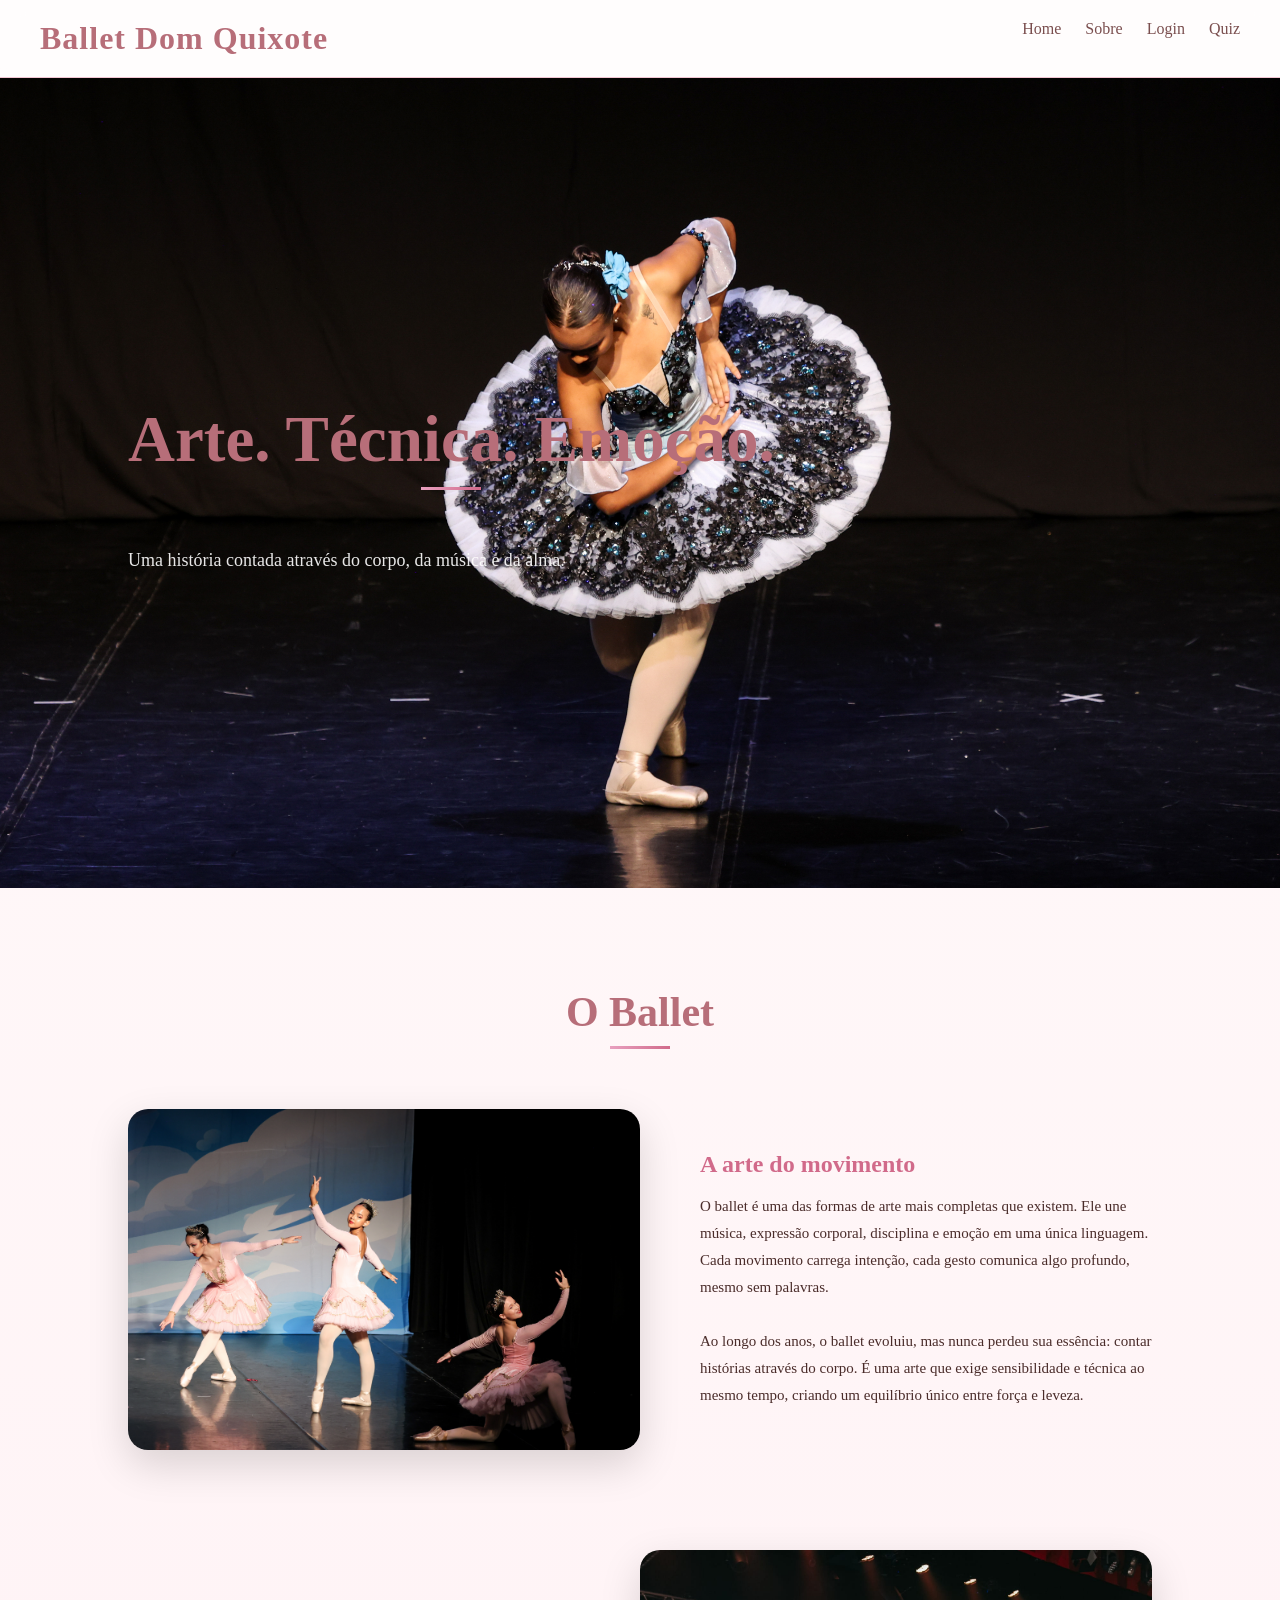
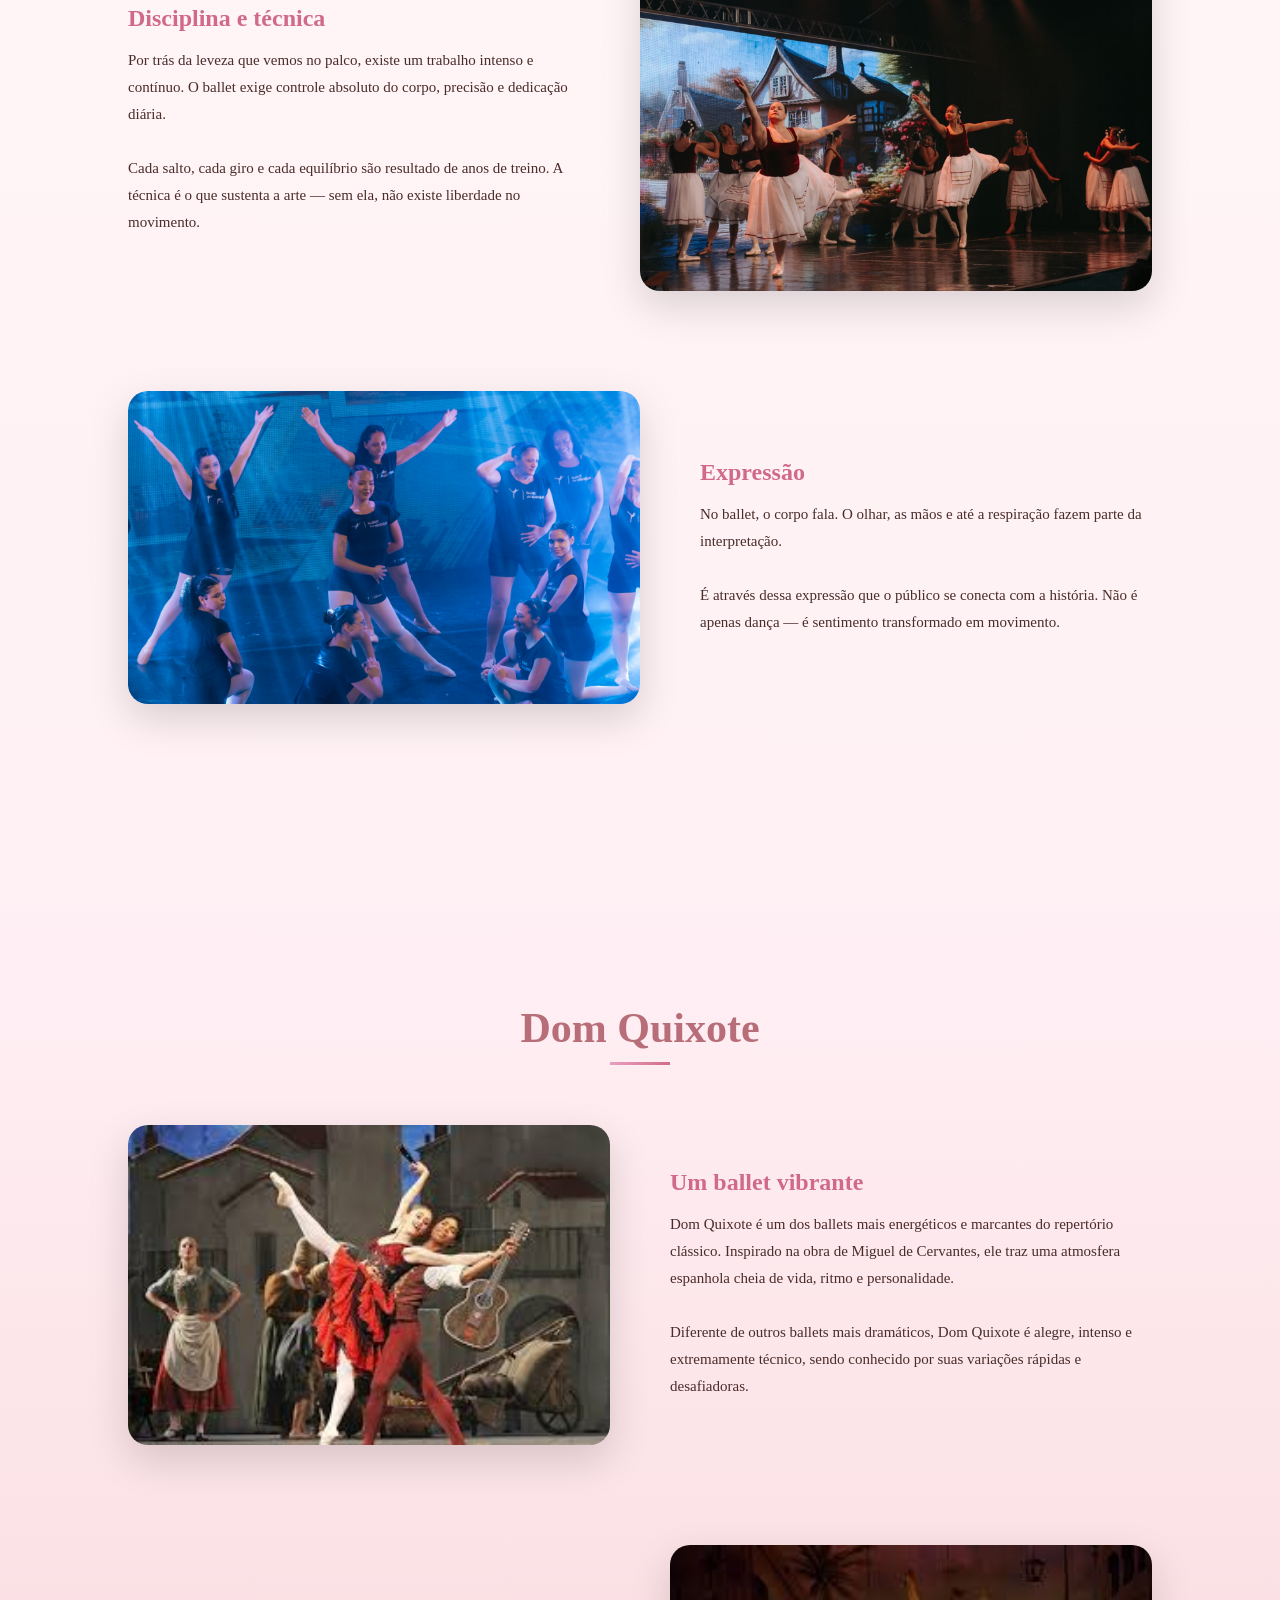
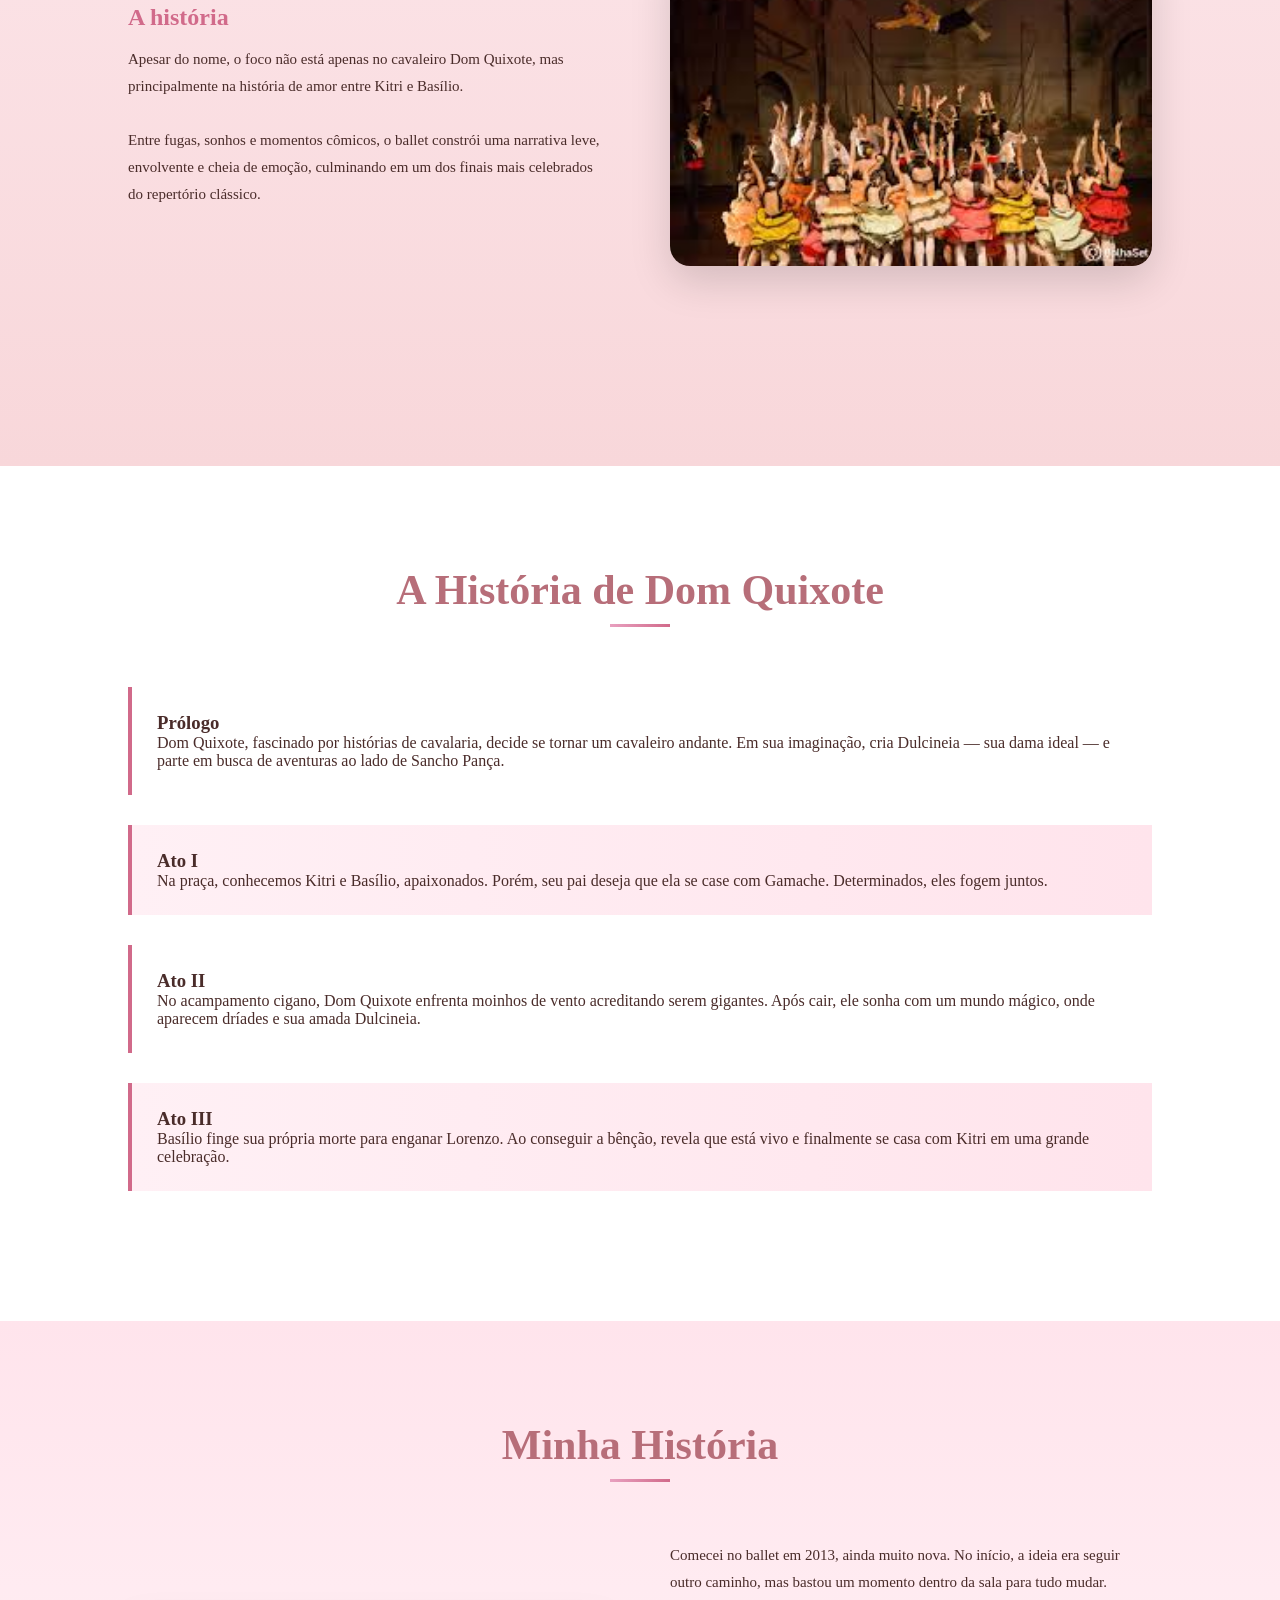
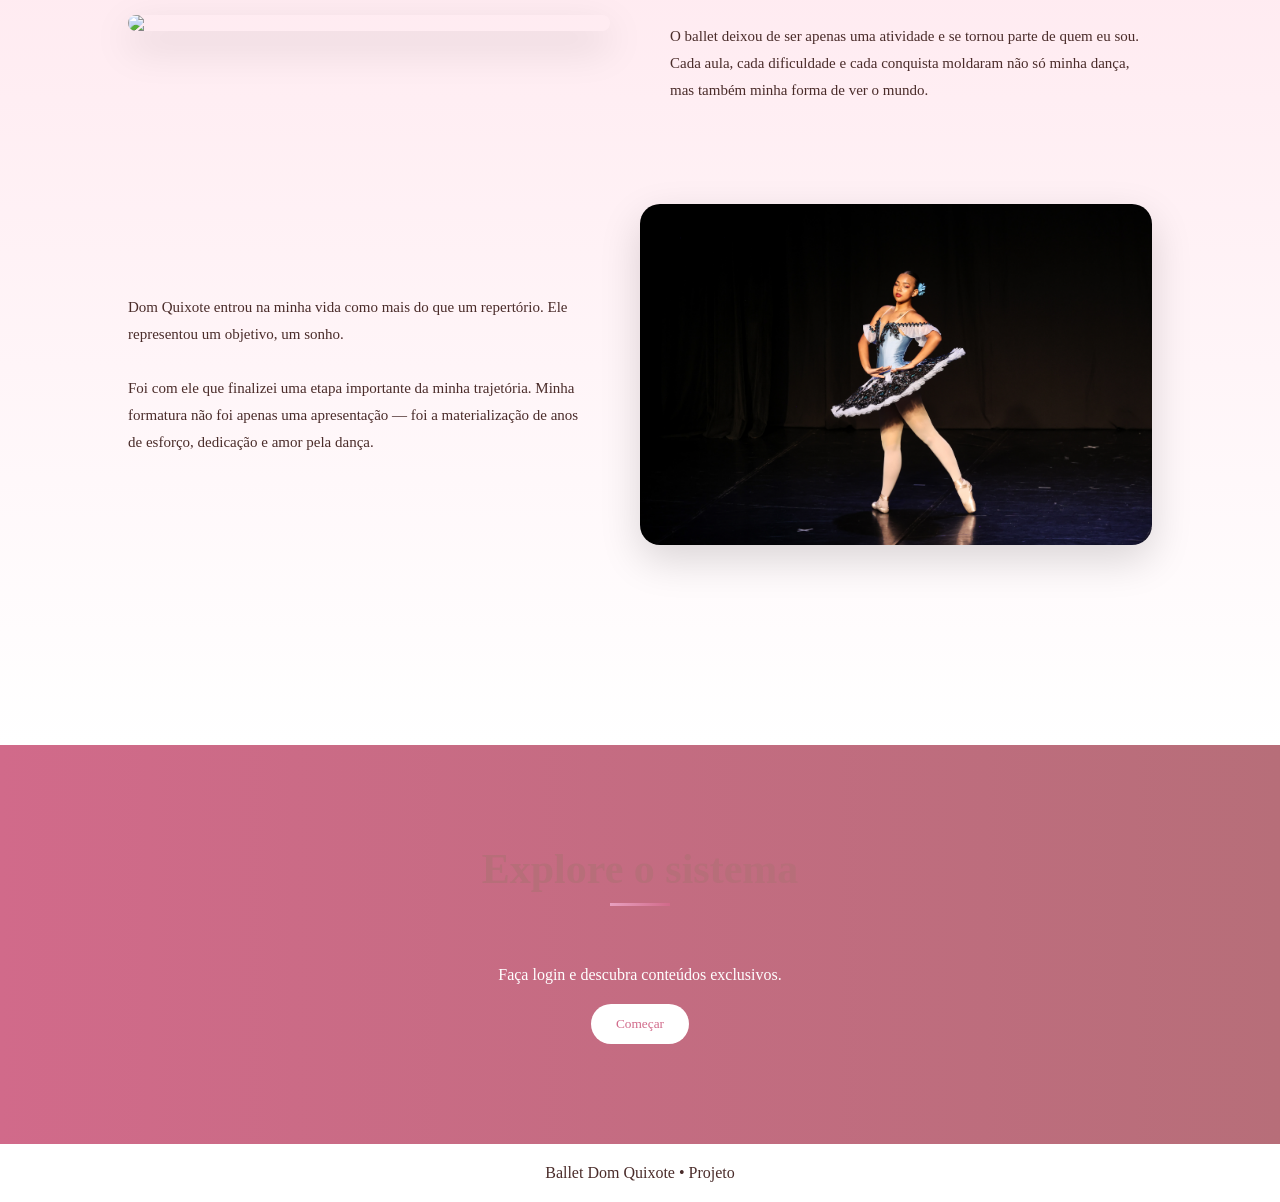
==== home.html @ d3e6678a "adicionando home page" ====
<!DOCTYPE html>
<html lang="pt-br">
<head>
<meta charset="UTF-8">
<title>Ballet Dom Quixote</title>
<link rel="stylesheet" href="style.css">
</head>

<body>

<!-- NAVBAR -->
<header>
    <h1>Ballet Dom Quixote</h1>
    <nav>
        <a href="#">Home</a>
        <a href="#">Sobre</a>
        <a href="#">Login</a>
        <a href="#">Quiz</a>
    </nav>
</header>

<!-- HERO -->
<section class="hero">
    <div class="overlay"></div>
    <div class="hero-text">
        <h2>Arte. Técnica. Emoção.</h2>
        <p>Uma história contada através do corpo, da música e da alma.</p>
    </div>
</section>

<!-- SOBRE O BALLET -->
<section class="ballet">
    <h2>O Ballet</h2>

    <div class="bloco">
        <img src="ballet2.jpg">
        <div class="texto">
            <h3>A arte do movimento</h3>
            <p>
                O ballet é uma das formas de arte mais completas que existem. Ele une música, expressão corporal,
                disciplina e emoção em uma única linguagem. Cada movimento carrega intenção, cada gesto comunica
                algo profundo, mesmo sem palavras.
                <br><br>
                Ao longo dos anos, o ballet evoluiu, mas nunca perdeu sua essência: contar histórias através do corpo.
                É uma arte que exige sensibilidade e técnica ao mesmo tempo, criando um equilíbrio único entre força e leveza.
            </p>
        </div>
    </div>

    <div class="bloco reverse">
        <img src="ballet5.jpg">
        <div class="texto">
            <h3>Disciplina e técnica</h3>
            <p>
                Por trás da leveza que vemos no palco, existe um trabalho intenso e contínuo.
                O ballet exige controle absoluto do corpo, precisão e dedicação diária.
                <br><br>
                Cada salto, cada giro e cada equilíbrio são resultado de anos de treino.
                A técnica é o que sustenta a arte — sem ela, não existe liberdade no movimento.
            </p>
        </div>
    </div>

    <div class="bloco">
        <img src="ballet4.JPG">
        <div class="texto">
            <h3>Expressão</h3>
            <p>
                No ballet, o corpo fala. O olhar, as mãos e até a respiração fazem parte da interpretação.
                <br><br>
                É através dessa expressão que o público se conecta com a história.
                Não é apenas dança — é sentimento transformado em movimento.
            </p>
        </div>
    </div>
</section>

<!-- DOM QUIXOTE -->
<section class="dom">
    <h2>Dom Quixote</h2>

    <div class="bloco">
        <img src="domquixote.jpg">
        <div class="texto">
            <h3>Um ballet vibrante</h3>
            <p>
                Dom Quixote é um dos ballets mais energéticos e marcantes do repertório clássico.
                Inspirado na obra de Miguel de Cervantes, ele traz uma atmosfera espanhola cheia de vida,
                ritmo e personalidade.
                <br><br>
                Diferente de outros ballets mais dramáticos, Dom Quixote é alegre, intenso e extremamente técnico,
                sendo conhecido por suas variações rápidas e desafiadoras.
            </p>
        </div>
    </div>

    <div class="bloco reverse">
        <img src="domquixote3.jpg">
        <div class="texto">
            <h3>A história</h3>
            <p>
                Apesar do nome, o foco não está apenas no cavaleiro Dom Quixote,
                mas principalmente na história de amor entre Kitri e Basílio.
                <br><br>
                Entre fugas, sonhos e momentos cômicos, o ballet constrói uma narrativa leve,
                envolvente e cheia de emoção, culminando em um dos finais mais celebrados do repertório clássico.
            </p>
        </div>
    </div>
</section>

<!-- HISTÓRIA DETALHADA -->
<section class="historia">
    <h2>A História de Dom Quixote</h2>

    <div class="linha">
        <h3>Prólogo</h3>
        <p>
            Dom Quixote, fascinado por histórias de cavalaria, decide se tornar um cavaleiro andante.
            Em sua imaginação, cria Dulcineia — sua dama ideal — e parte em busca de aventuras ao lado de Sancho Pança.
        </p>
    </div>

    <div class="linha destaque">
        <h3>Ato I</h3>
        <p>
            Na praça, conhecemos Kitri e Basílio, apaixonados. Porém, seu pai deseja que ela se case com Gamache.
            Determinados, eles fogem juntos.
        </p>
    </div>

    <div class="linha">
        <h3>Ato II</h3>
        <p>
            No acampamento cigano, Dom Quixote enfrenta moinhos de vento acreditando serem gigantes.
            Após cair, ele sonha com um mundo mágico, onde aparecem dríades e sua amada Dulcineia.
        </p>
    </div>

    <div class="linha destaque">
        <h3>Ato III</h3>
        <p>
            Basílio finge sua própria morte para enganar Lorenzo. Ao conseguir a bênção,
            revela que está vivo e finalmente se casa com Kitri em uma grande celebração.
        </p>
    </div>
</section>

<!-- SUA HISTÓRIA -->
<section class="minha">
    <h2>Minha História</h2>

    <div class="bloco">
        <img src="ballet8.jpg">
        <div class="texto">
            <p>
                Comecei no ballet em 2013, ainda muito nova. No início, a ideia era seguir outro caminho,
                mas bastou um momento dentro da sala para tudo mudar.
                <br><br>
                O ballet deixou de ser apenas uma atividade e se tornou parte de quem eu sou.
                Cada aula, cada dificuldade e cada conquista moldaram não só minha dança,
                mas também minha forma de ver o mundo.
            </p>
        </div>
    </div>

    <div class="bloco reverse">
        <img src="ballet7.jpg">
        <div class="texto">
            <p>
                Dom Quixote entrou na minha vida como mais do que um repertório.
                Ele representou um objetivo, um sonho.
                <br><br>
                Foi com ele que finalizei uma etapa importante da minha trajetória.
                Minha formatura não foi apenas uma apresentação — foi a materialização de anos de esforço,
                dedicação e amor pela dança.
            </p>
        </div>
    </div>
</section>

<!-- CTA -->
<section class="cta">
    <h2>Explore o sistema</h2>
    <p>Faça login e descubra conteúdos exclusivos.</p>
    <button>Começar</button>
</section>

<footer>
    <p>Ballet Dom Quixote • Projeto</p>
</footer>

</body>
</html>
---- style.css ----
*{
    margin:0;
    padding:0;
    box-sizing:border-box;
    font-family: 'Georgia', serif;
}

body{
    background:linear-gradient(to bottom,#fffafa,#ffe4ec);
    color:#4a2c2a;
}

/* NAVBAR */
header{
    display:flex;
    justify-content:space-between;
    padding:20px 40px;
    background:rgba(255,255,255,0.6);
    backdrop-filter:blur(12px);
    border-bottom:1px solid #f3c6d3;
    position:sticky;
    top:0;
    z-index:10;
}

header h1{
    color:#b76e79;
    letter-spacing:1px;
}

nav a{
    margin-left:20px;
    text-decoration:none;
    color:#7a4e4e;
    position:relative;
}

nav a::after{
    content:"";
    width:0%;
    height:2px;
    background:linear-gradient(to right,#e8a0bf,#d16a8a);
    position:absolute;
    bottom:-5px;
    left:0;
    transition:0.3s;
}

nav a:hover::after{
    width:100%;
}

/* HERO */
.hero{
    height:90vh;
    background:url("ballet.jpg") center/cover;
    position:relative;
}

/*.overlay{
    position:absolute;
    width:100%;
    height:100%;
    background:linear-gradient(to bottom, rgba(0,0,0,0.3), rgba(209,106,138,0.4));
}*/

.hero-text{
    position:absolute;
    top:40%;
    left:10%;
    color:white;
    animation:fadeUp 1.5s ease;
}

.hero-text h2{
    font-size:65px;
    font-family: 'Times New Roman', serif;
}

.hero-text p{
    margin-top:10px;
    font-size:18px;
    opacity:0.9;
}

/* SEÇÕES */
section{
    padding:100px 10%;
}

h2{
    font-size:42px;
    margin-bottom:60px;
    text-align:center;
    color:#b76e79;
    position:relative;
}

h2::after{
    content:"";
    width:60px;
    height:3px;
    background:linear-gradient(to right,#e8a0bf,#d16a8a);
    display:block;
    margin:10px auto 0;
}

/* BLOCOS */
.bloco{
    display:flex;
    align-items:center;
    gap:60px;
    margin-bottom:100px;
    opacity:0;
    transform:translateY(40px);
    animation:fadeUp 1s ease forwards;
}

.bloco img{
    width:50%;
    border-radius:20px;
    box-shadow:0 15px 40px rgba(0,0,0,0.15);
    transition:0.4s;
}

.bloco img:hover{
    transform:scale(1.03);
}

.texto{
    width:50%;
}

.texto h3{
    margin-bottom:15px;
    color:#d16a8a;
    font-size:24px;
}

.texto p{
    line-height:1.8;
    font-size:15px;
}

/* alternar */
.reverse{
    flex-direction:row-reverse;
}

/* DOM QUIXOTE (teatral) */
.dom{
    background:linear-gradient(to bottom,#fff0f5,#f8d7da);
    position:relative;
}

/* HISTÓRIA */
.historia{
    background:#fff;
}

.linha{
    margin-bottom:30px;
    padding:25px;
    border-left:4px solid #d16a8a;
    transition:0.3s;
}

.linha:hover{
    background:#fff0f5;
    transform:translateX(5px);
}

.linha.destaque{
    background:linear-gradient(to right,#fff0f5,#ffe4ec);
}

/* MINHA HISTÓRIA */
.minha{
    background:linear-gradient(to bottom,#ffe4ec,#fff);
}

/* CTA */
.cta{
    text-align:center;
    background:linear-gradient(to right,#d16a8a,#b76e79);
    color:white;
    position:relative;
}

.cta button{
    margin-top:20px;
    padding:12px 25px;
    border:none;
    background:white;
    color:#d16a8a;
    border-radius:20px;
    cursor:pointer;
    transition:0.3s;
}

.cta button:hover{
    transform:scale(1.05);
    background:#ffe4ec;
}

/* FOOTER */
footer{
    text-align:center;
    padding:20px;
    background:#fff;
}

/* ANIMAÇÃO */
@keyframes fadeUp{
    from{
        opacity:0;
        transform:translateY(40px);
    }
    to{
        opacity:1;
        transform:translateY(0);
    }
}
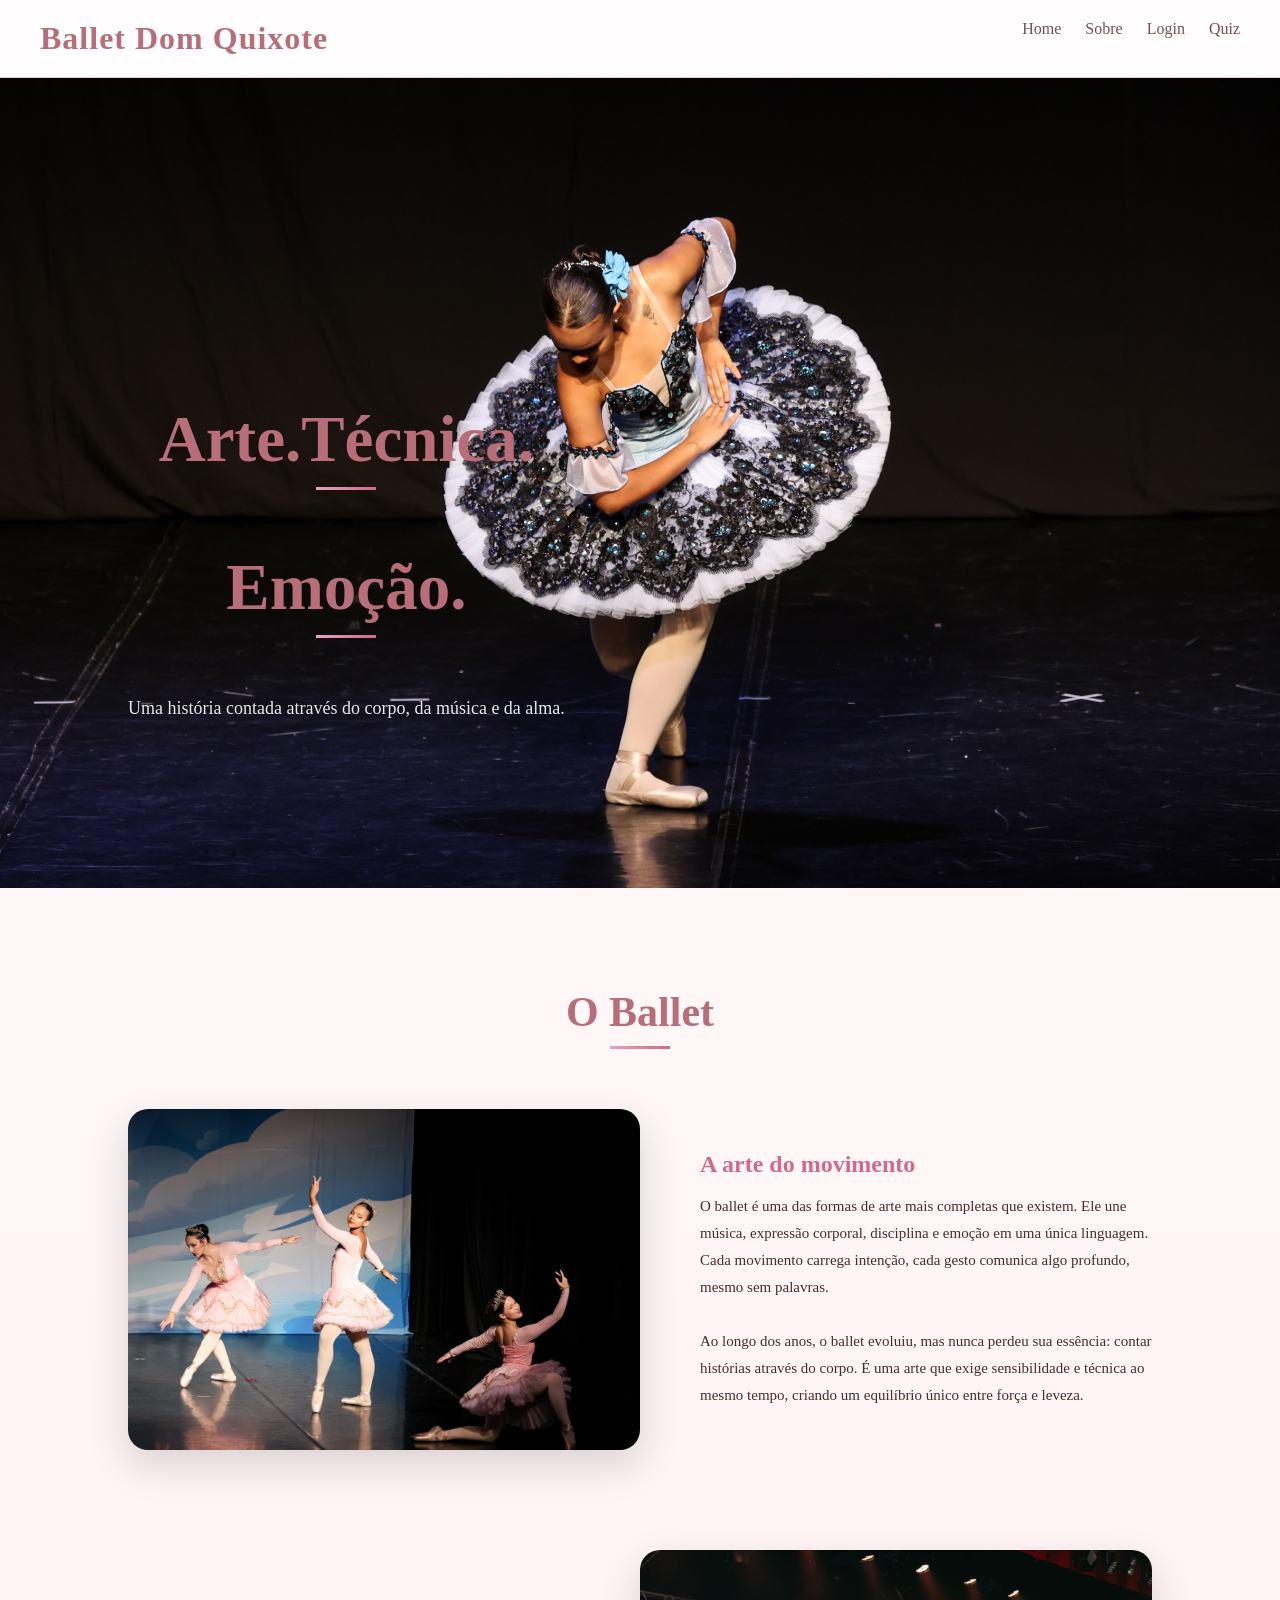
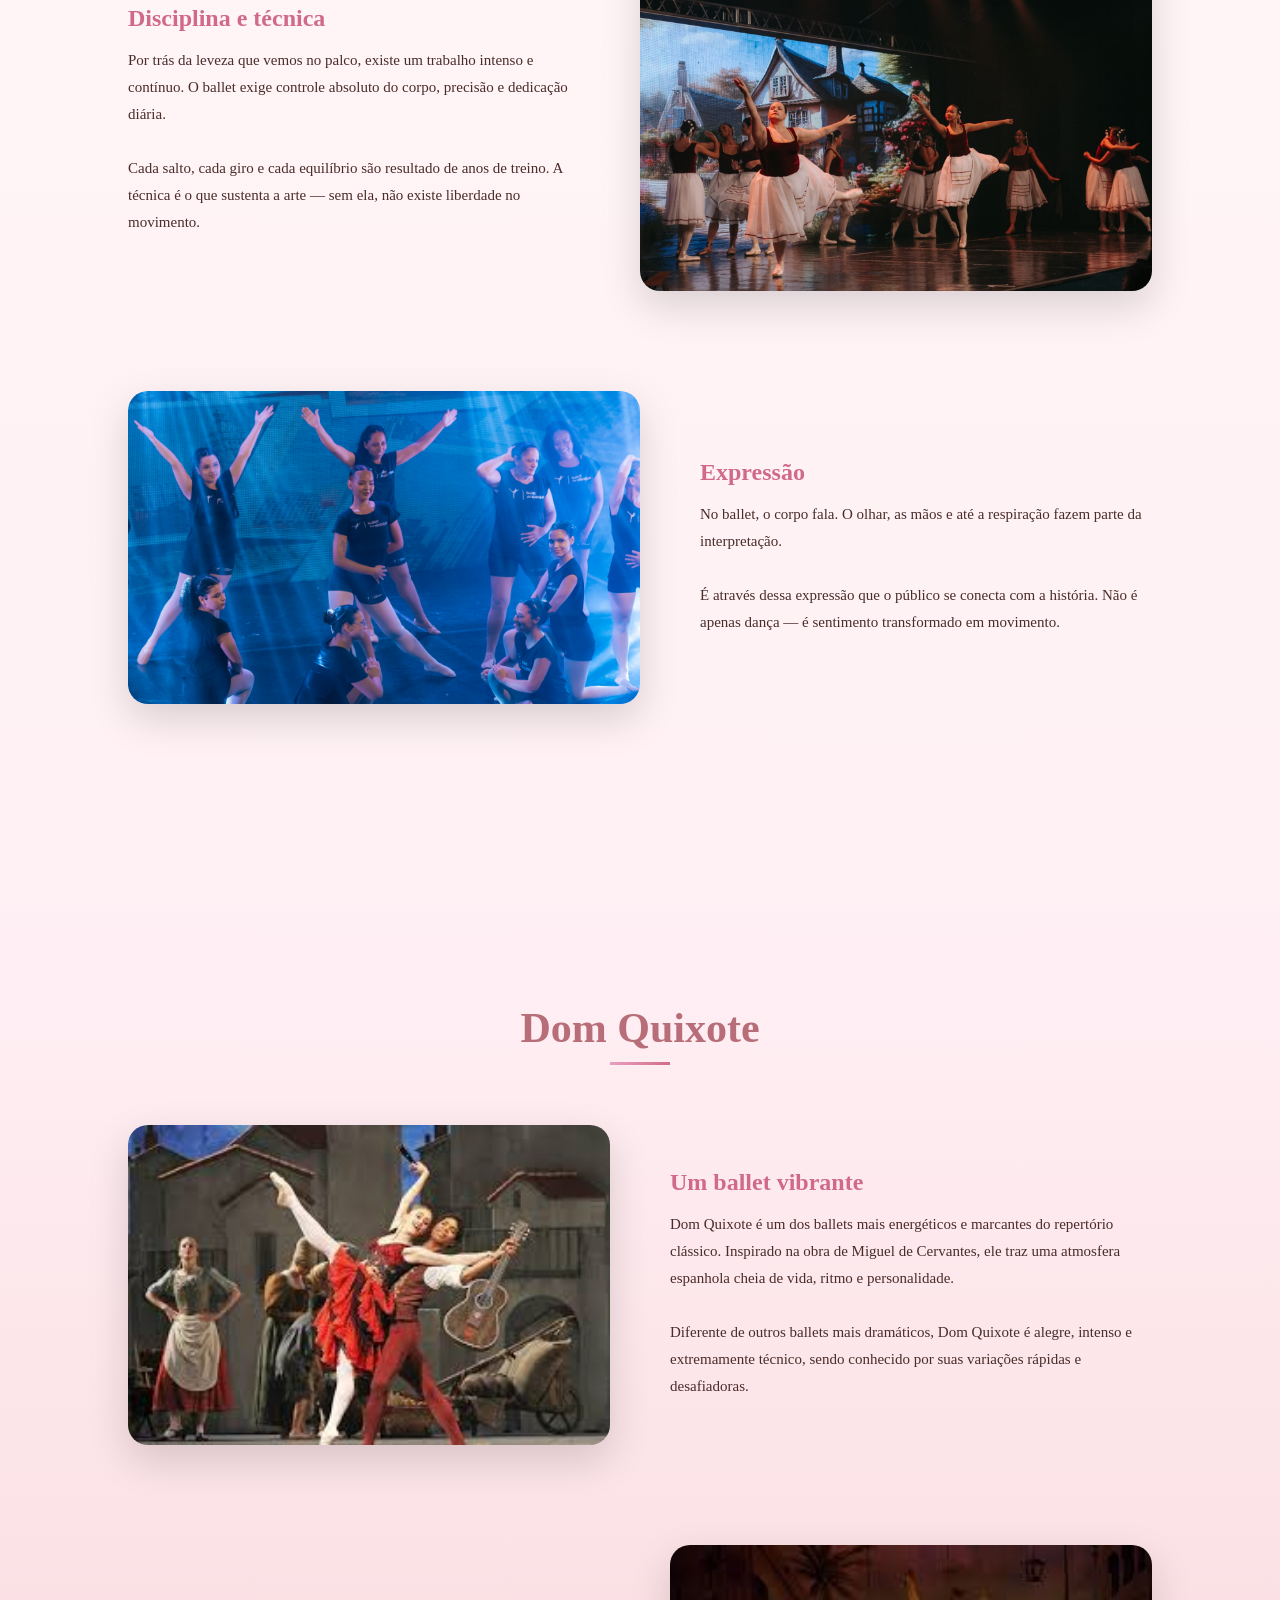
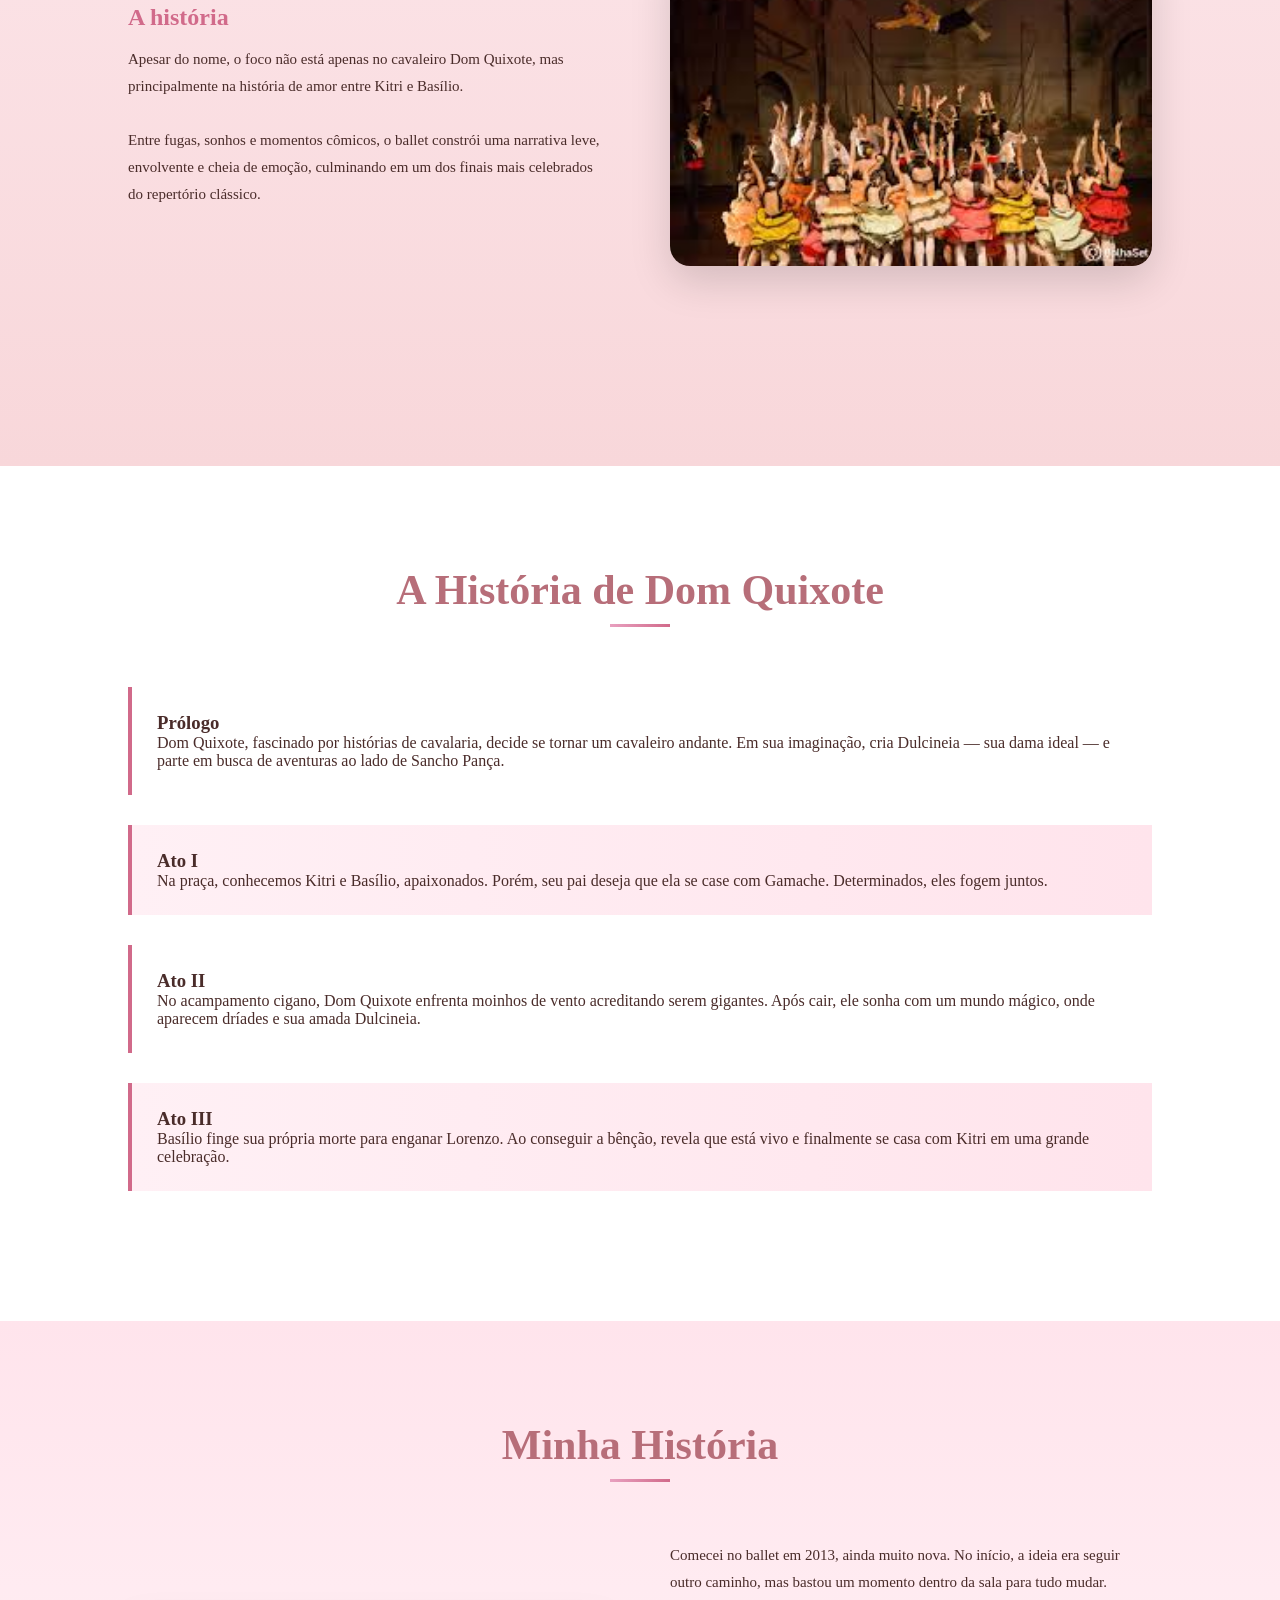
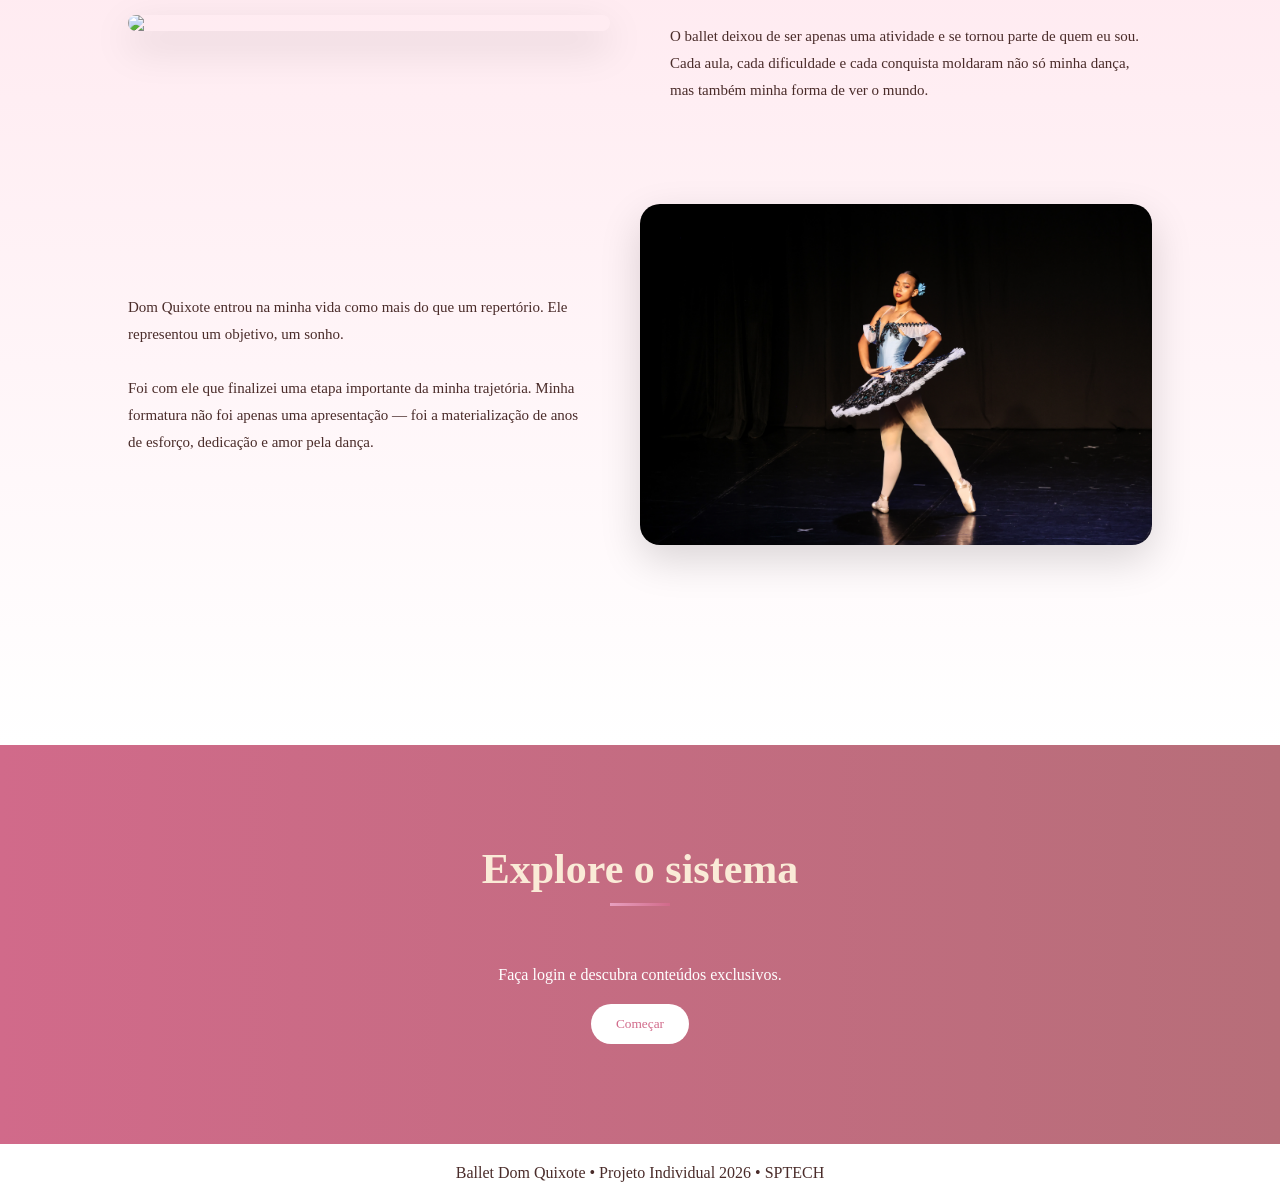
==== commit cebcb12d: "alterando css da home page" ====
--- a/home.html
+++ b/home.html
@@ -23,7 +23,8 @@
 <section class="hero">
     <div class="overlay"></div>
     <div class="hero-text">
-        <h2>Arte. Técnica. Emoção.</h2>
+        <h2>Arte.Técnica.</h2>
+        <h2>Emoção.</h2>
         <p>Uma história contada através do corpo, da música e da alma.</p>
     </div>
 </section>
@@ -179,15 +180,15 @@
     </div>
 </section>
 
-<!-- CTA -->
-<section class="cta">
-    <h2>Explore o sistema</h2>
+
+<section class="ct">
+    <h2 style="color: antiquewhite;">Explore o sistema</h2>
     <p>Faça login e descubra conteúdos exclusivos.</p>
     <button>Começar</button>
 </section>
 
 <footer>
-    <p>Ballet Dom Quixote • Projeto</p>
+    <p>Ballet Dom Quixote • Projeto Individual 2026 • SPTECH</p>
 </footer>
 
 </body>
--- a/style.css
+++ b/style.css
@@ -1,4 +1,3 @@
-
 *{
     margin:0;
     padding:0;
@@ -70,7 +69,6 @@
     top:40%;
     left:10%;
     color:white;
-    animation:fadeUp 1.5s ease;
 }
 
 .hero-text h2{
@@ -112,9 +110,6 @@
     align-items:center;
     gap:60px;
     margin-bottom:100px;
-    opacity:0;
-    transform:translateY(40px);
-    animation:fadeUp 1s ease forwards;
 }
 
 .bloco img{
@@ -148,7 +143,7 @@
     flex-direction:row-reverse;
 }
 
-/* DOM QUIXOTE (teatral) */
+/* DOM QUIXOTE */
 .dom{
     background:linear-gradient(to bottom,#fff0f5,#f8d7da);
     position:relative;
@@ -180,15 +175,15 @@
     background:linear-gradient(to bottom,#ffe4ec,#fff);
 }
 
-/* CTA */
-.cta{
+/* CT */
+.ct{
     text-align:center;
     background:linear-gradient(to right,#d16a8a,#b76e79);
     color:white;
     position:relative;
 }
 
-.cta button{
+.ct button{
     margin-top:20px;
     padding:12px 25px;
     border:none;
@@ -199,7 +194,7 @@
     transition:0.3s;
 }
 
-.cta button:hover{
+.ct button:hover{
     transform:scale(1.05);
     background:#ffe4ec;
 }
@@ -209,16 +204,4 @@
     text-align:center;
     padding:20px;
     background:#fff;
-}
-
-/* ANIMAÇÃO */
-@keyframes fadeUp{
-    from{
-        opacity:0;
-        transform:translateY(40px);
-    }
-    to{
-        opacity:1;
-        transform:translateY(0);
-    }
-}
+}
